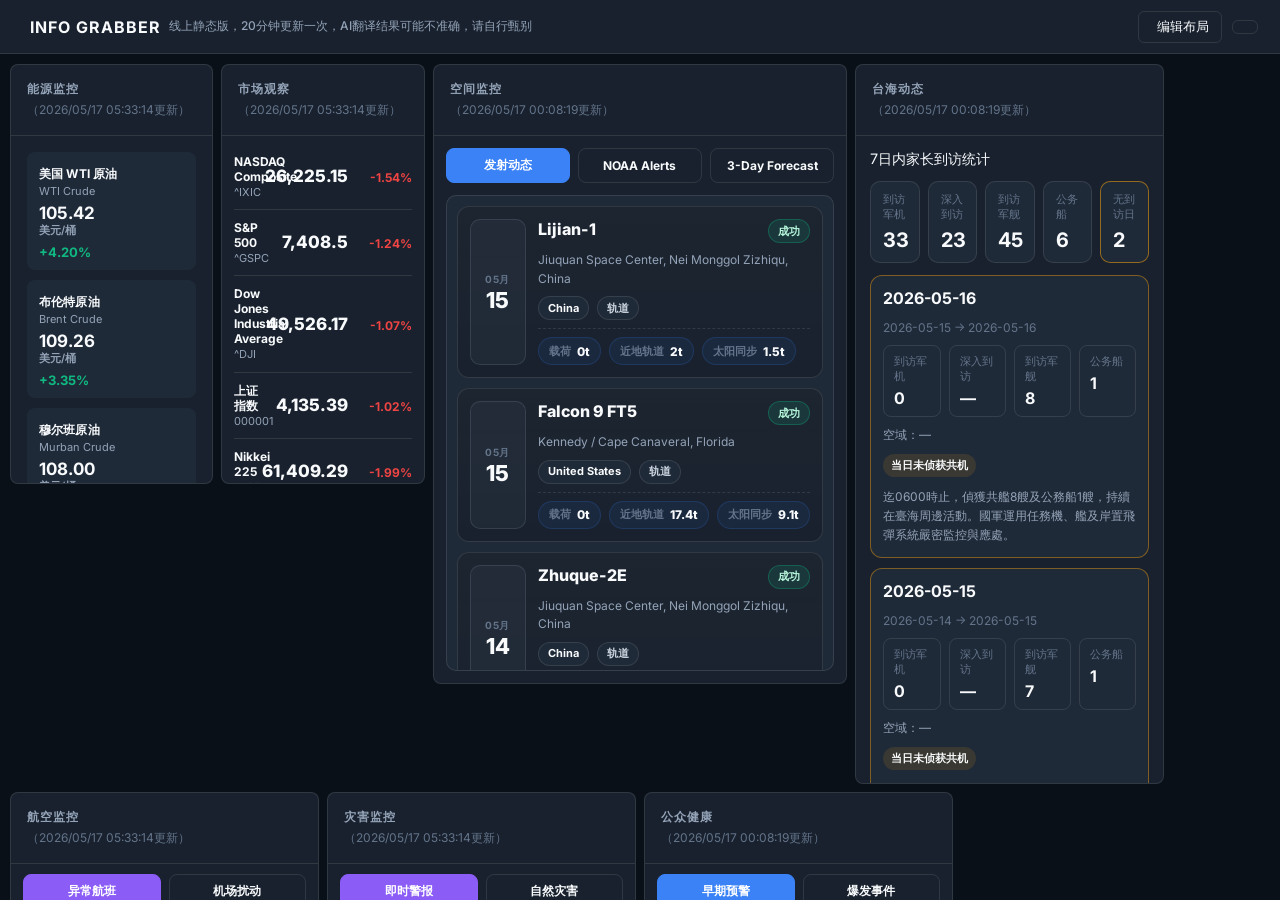
==== index.html @ bf620032 "Deploy dashboard snapshot (15m)" ====
<!DOCTYPE html>
<html lang="zh-CN">
<head>
    <meta charset="UTF-8">
    <meta name="viewport" content="width=device-width, initial-scale=1.0">
    <title>Info Grabber</title>
    <link rel="icon" href="data:image/svg+xml,<svg xmlns='http://www.w3.org/2000/svg' viewBox='0 0 100 100'><text y='.9em' font-size='90'>🌍</text></svg>">
    <link href="https://fonts.googleapis.com/css2?family=Inter:wght@300;400;500;600;700&display=swap" rel="stylesheet">
    <script src="https://unpkg.com/@phosphor-icons/web"></script>
    <link rel="stylesheet" href="./static/dashboard.css?v=43">
</head>
<body>
    <header class="top-nav">
        <div class="logo">
            <i class="ph-fill ph-globe-hemisphere-west"></i>
            <span>INFO GRABBER</span>
            <span class="logo-note">线上静态版，20分钟更新一次，AI翻译结果可能不准确，请自行甄别</span>
        </div>

        <div class="nav-right">
            <button id="layoutEditBtn" class="btn-refresh" type="button" title="编辑布局">
                <i class="ph ph-squares-four"></i>
                <span>编辑布局</span>
            </button>

            <button id="themeToggleBtn" class="btn-refresh" title="切换主题" type="button">
                <i class="ph ph-moon"></i>
            </button>

            <button id="mobileNavToggleBtn" class="btn-refresh mobile-menu-toggle" title="板块导航" type="button" aria-label="打开板块导航" aria-controls="mobileNavDrawer" aria-expanded="false">
                <i class="ph ph-list"></i>
            </button>
        </div>
    </header>

    <div class="layout-edit-banner" id="layoutEditBanner">
        <div class="layout-edit-banner-left">
            <div class="layout-edit-banner-title">正在编辑布局</div>
            <div class="layout-edit-banner-text">拖动模块标题可换位；右侧拖宽；底部拖高；可勾选显示板块。</div>
        </div>
        <div class="layout-edit-banner-actions">
            <button id="layoutPanelsBtn" class="btn-refresh" type="button">
                <i class="ph ph-sliders-horizontal"></i>
                <span>显示板块</span>
            </button>
            <button id="layoutResetBtn" class="btn-refresh" type="button">
                <i class="ph ph-arrow-counter-clockwise"></i>
                <span>重置布局</span>
            </button>
            <button id="layoutDoneBtn" class="btn-refresh" type="button">
                <i class="ph ph-check"></i>
                <span>完成</span>
            </button>
        </div>
    </div>

    <div class="layout-panel-picker" id="layoutPanelPicker">
        <div class="layout-panel-picker-card">
            <div class="layout-panel-picker-head">
                <div class="layout-panel-picker-title">显示板块</div>
                <button id="layoutPanelPickerCloseBtn" class="btn-refresh btn-refresh-small" type="button">
                    <i class="ph ph-x"></i>
                    <span>关闭</span>
                </button>
            </div>

            <div class="layout-panel-picker-desc">取消勾选即可隐藏板块；再次勾选会恢复显示。</div>
            <div class="layout-panel-list" id="layoutPanelList"></div>
        </div>
    </div>

    <div class="mobile-nav-overlay" id="mobileNavOverlay"></div>

    <aside class="mobile-nav-drawer" id="mobileNavDrawer" aria-hidden="true">
        <div class="mobile-nav-drawer-head">
            <div>
                <div class="mobile-nav-drawer-title">板块导航</div>
                <div class="mobile-nav-drawer-desc">选择一个板块查看</div>
            </div>
            <button id="mobileNavCloseBtn" class="btn-refresh btn-refresh-small" type="button" aria-label="关闭板块导航">
                <i class="ph ph-x"></i>
                <span>关闭</span>
            </button>
        </div>

        <div class="mobile-panel-menu" id="mobilePanelMenu"></div>
    </aside>

    <main class="dashboard-main">
        <div class="grid-stack" id="dashboardGrid">
            <div
                class="grid-stack-item"
                gs-id="energy"
                data-panel-title="能源监控"
                data-mobile-nav-title="能源"
                data-default-w="4"
                data-default-h="420"
                data-min-w="2"
                data-min-h="320"
                data-max-h="1000"
            >
                <div class="grid-stack-item-content">
                    <section class="grid-col col-energy">
                        <div class="section-header">
                            <div class="section-header-row">
                                <div class="section-header-text">
                                    <h3>能源监控</h3>
                                    <div class="section-updated" id="energyUpdatedAt">（加载中）</div>
                                </div>
                            </div>
                        </div>

                        <div class="market-blocks" id="energy-container">
                            <div class="loading-state">正在加载能源数据...</div>
                        </div>
                    </section>
                </div>
            </div>


            <div
                class="grid-stack-item"
                gs-id="market"
                data-panel-title="市场观察"
                data-mobile-nav-title="市场"
                data-default-w="4"
                data-default-h="420"
                data-min-w="3"
                data-min-h="320"
                data-max-h="1000"
            >
                <div class="grid-stack-item-content">
                    <section class="grid-col col-market">
                        <div class="section-header">
                            <div class="section-header-row">
                                <div class="section-header-text">
                                    <h3>市场观察</h3>
                                    <div class="section-updated" id="marketUpdatedAt">（加载中）</div>
                                </div>
                            </div>
                        </div>

                        <div class="market-snapshot-list" id="market-container">
                            <div class="loading-state">正在加载市场指数...</div>
                        </div>
                    </section>
                </div>
            </div>


            <div
                class="grid-stack-item"
                gs-id="space-weather"
                data-panel-title="空间监控"
                data-mobile-nav-title="空间"
                data-default-w="8"
                data-default-h="620"
                data-min-w="4"
                data-min-h="420"
                data-max-h="1400"
            >
                <div class="grid-stack-item-content">
                    <section class="grid-col col-space-weather">
                        <div class="section-header">
                            <div class="section-header-row">
                                <div class="section-header-text">
                                    <h3>空间监控</h3>
                                    <div class="section-updated" id="spaceWeatherUpdatedAt">（加载中）</div>
                                </div>
                            </div>
                        </div>

                        <div class="space-weather-wrap">
                            <div class="space-weather-tabs" id="spaceWeatherTabs">
                                <button class="space-weather-tab-btn active" type="button" data-space-weather-tab="launches">发射动态</button>
                                <button class="space-weather-tab-btn" type="button" data-space-weather-tab="alerts">NOAA Alerts</button>
                                <button class="space-weather-tab-btn" type="button" data-space-weather-tab="forecast">3-Day Forecast</button>
                            </div>

                            <div class="space-weather-tab-panel active" id="spaceLaunchesPanel" data-space-weather-panel="launches">
                                <div class="space-weather-launches" id="spaceLaunchesContainer">
                                    <div class="loading-state">正在加载发射动态...</div>
                                </div>
                            </div>

                            <div class="space-weather-tab-panel" id="spaceWeatherAlertsPanel" data-space-weather-panel="alerts">
                                <div class="space-weather-alerts" id="spaceWeatherAlertsContainer">
                                    <div class="loading-state">正在加载 NOAA Alerts...</div>
                                </div>
                            </div>

                            <div class="space-weather-tab-panel" id="spaceWeatherForecastPanel" data-space-weather-panel="forecast">
                                <div class="space-weather-forecast" id="spaceWeatherForecastContainer">
                                    <div class="loading-state">正在加载 NOAA 3-Day Forecast...</div>
                                </div>
                            </div>
                        </div>
                    </section>
                </div>
            </div>

            <div
                class="grid-stack-item"
                gs-id="mnd-pla"
                data-panel-title="台海动态"
                data-mobile-nav-title="台海"
                data-default-w="6"
                data-default-h="720"
                data-min-w="3"
                data-min-h="420"
                data-max-h="1400"
            >
                <div class="grid-stack-item-content">
                    <section class="grid-col col-mnd-pla">
                        <div class="section-header">
                            <div class="section-header-row">
                                <div class="section-header-text">
                                    <h3>台海动态</h3>
                                    <div class="section-updated" id="mndPlaUpdatedAt">（加载中）</div>
                                </div>
                            </div>
                        </div>

                        <div class="mnd-pla-panel" id="mndPlaContainer">
                            <div class="loading-state">正在加载台海动态...</div>
                        </div>
                    </section>
                </div>
            </div>

            <div
                class="grid-stack-item"
                gs-id="aviation"
                data-panel-title="航空监控"
                data-mobile-nav-title="航空"
                data-default-w="6"
                data-default-h="700"
                data-min-w="3"
                data-min-h="420"
                data-max-h="1400"
            >
                <div class="grid-stack-item-content">
                    <section class="grid-col col-aviation">
                        <div class="section-header">
                            <div class="section-header-row">
                                <div class="section-header-text">
                                    <h3>航空监控</h3>
                                    <div class="section-updated" id="aviationUpdatedAt">（加载中）</div>
                                </div>
                            </div>
                        </div>

                        <div class="aviation-tabs" id="aviationTabs">
                            <button class="aviation-tab-btn active" data-tab="alerts" type="button">异常航班</button>
                            <button class="aviation-tab-btn" data-tab="disruptions" type="button">机场扰动</button>
                        </div>

                        <div class="aviation-tab-panel active" id="aviationAlertsPanel">
                            <div class="aviation-list" id="aviation-alerts-container">
                                <div class="loading-state">正在加载异常航班...</div>
                            </div>
                        </div>

                        <div class="aviation-tab-panel" id="aviationDisruptionsPanel">
                            <div class="aviation-list" id="aviation-disruptions-container">
                                <div class="loading-state">正在加载机场扰动...</div>
                            </div>
                        </div>
                    </section>
                </div>
            </div>

            <div
                class="grid-stack-item"
                gs-id="disaster"
                data-panel-title="灾害监控"
                data-mobile-nav-title="灾害"
                data-default-w="6"
                data-default-h="700"
                data-min-w="4"
                data-min-h="420"
                data-max-h="1600"
            >
                <div class="grid-stack-item-content">
                    <section class="grid-col col-disaster">
                        <div class="section-header">
                            <div class="section-header-row">
                                <div class="section-header-text">
                                    <h3>灾害监控</h3>
                                    <div class="section-updated" id="disasterUpdatedAt">（加载中）</div>
                                </div>
                            </div>
                        </div>

                        <div class="disaster-tabs" id="disasterTabs">
                            <button class="disaster-tab-btn active" data-tab="instant" type="button">即时警报</button>
                            <button class="disaster-tab-btn" data-tab="ongoing" type="button">自然灾害</button>
                        </div>

                        <div class="disaster-tab-panel active" id="disasterInstantPanel">
                            <div class="disaster-list" id="disaster-instant-container">
                                <div class="loading-state">正在加载即时灾害警报...</div>
                            </div>
                        </div>

                        <div class="disaster-tab-panel" id="disasterOngoingPanel">
                            <div class="disaster-list">
                                <div class="empty-state">自然灾害模块稍后接入</div>
                            </div>
                        </div>
                    </section>
                </div>
            </div>


            <div
                class="grid-stack-item"
                gs-id="public-health"
                data-panel-title="公众健康"
                data-mobile-nav-title="健康"
                data-default-w="6"
                data-default-h="700"
                data-min-w="4"
                data-min-h="420"
                data-max-h="1600"
            >
                <div class="grid-stack-item-content">
                    <section class="grid-col col-public-health">
                        <div class="section-header">
                            <div class="section-header-row">
                                <div class="section-header-text">
                                    <h3>公众健康</h3>
                                    <div class="section-updated" id="publicHealthUpdatedAt">（加载中）</div>
                                </div>
                            </div>
                        </div>

                        <div class="public-health-tabs" id="publicHealthTabs">
                            <button class="public-health-tab-btn active" data-tab="early-warning" type="button">早期预警</button>
                            <button class="public-health-tab-btn" data-tab="outbreak-event" type="button">爆发事件</button>
                        </div>

                        <div class="public-health-tab-panel active" id="publicHealthEarlyPanel">
                            <div class="public-health-list" id="publicHealthEarlyContainer">
                                <div class="loading-state">正在加载早期预警...</div>
                            </div>
                        </div>

                        <div class="public-health-tab-panel" id="publicHealthOutbreakPanel">
                            <div class="public-health-list" id="publicHealthOutbreakContainer">
                                <div class="loading-state">正在加载爆发事件...</div>
                            </div>
                        </div>
                    </section>
                </div>
            </div>


            <div
                class="grid-stack-item mobile-active"
                gs-id="news-timeline"
                data-panel-title="新闻流"
                data-mobile-nav-title="新闻"
                data-default-w="8"
                data-default-h="760"
                data-min-w="4"
                data-min-h="420"
                data-max-h="1600"
            >
                <div class="grid-stack-item-content">
                    <section class="grid-col col-news-timeline">
                        <div class="section-header">
                            <div class="section-header-row">
                                <div class="section-header-text">
                                    <h3>新闻流</h3>
                                    <div class="section-updated" id="newsTimelineUpdatedAt">（加载中）</div>
                                </div>
                            </div>
                        </div>

                        
                        <div class="news-panel-tabs" id="newsPanelTabs">
                            <button class="news-panel-tab-btn active" type="button" data-news-panel-tab="timeline">新闻流</button>
                            <button class="news-panel-tab-btn" type="button" data-news-panel-tab="hotsearch">热搜观察</button>
                        </div>

                        <div class="news-panel active" id="newsTimelinePanel" data-news-panel="timeline">
                            <div class="news-timeline-list" id="newsTimelineContainer">
                                <div class="loading-state">正在加载新闻流...</div>
                            </div>
                        </div>

                        <div class="news-panel" id="newsHotsearchPanel" data-news-panel="hotsearch">
                            <div class="news-hotsearch-list" id="newsHotsearchContainer">
                                <div class="loading-state">正在加载热搜观察...</div>
                            </div>
                        </div>
                    </section>
                </div>
            </div>

            <div
                class="grid-stack-item"
                gs-id="f1"
                data-panel-title="F1 监控"
                data-mobile-nav-title="F1"
                data-default-w="4"
                data-default-h="700"
                data-min-w="3"
                data-min-h="420"
                data-max-h="1400"
            >
                <div class="grid-stack-item-content">
                    <section class="grid-col col-f1">
                        <div class="section-header">
                            <div class="section-header-row">
                                <div class="section-header-text">
                                    <h3>F1 监控</h3>
                                </div>
                            </div>
                        </div>
                    </section>
                </div>
            </div>

            <div
                class="grid-stack-item"
                gs-id="feed"
                data-panel-title="情报流"
                data-mobile-nav-title="情报"
                data-default-w="8"
                data-default-h="760"
                data-min-w="4"
                data-min-h="420"
                data-max-h="1600"
            >
                <div class="grid-stack-item-content">
                    <section class="grid-col col-feed">
                        <div class="section-header">
                            <div class="section-header-row">
                                <h3>情报流</h3>
                            </div>
                        </div>

                        <div class="feed-list" id="telegram-container">
                            <div class="loading-state">正在加载情报...</div>
                        </div>
                    </section>
                </div>
            </div>
        </div>
    </main>

    <div id="lightbox" class="lightbox">
        <img class="lightbox-content" id="lightbox-img" alt="Expanded media">
    </div>

    <script type="module" src="./static/app/main-pages.js?v=42"></script>
</body>
</html>
---- static/dashboard.css ----
@import url("./app/shared/tokens.css");
@import url("./app/shared/base.css");
@import url("./app/shared/button.css");
@import url("./app/modules/energy/styles.css");
@import url("./app/modules/market/styles.css");
@import url("./app/modules/aviation/styles.css");
@import url("./app/modules/disaster/styles.css");
@import url("./app/modules/public-health/styles.css");
@import url("./app/modules/space-weather/styles.css?v=43");
@import url("./app/modules/mnd-pla/styles.css");
@import url("./app/modules/f1/styles.css");
@import url("./app/modules/feed/styles.css");
@import url("./app/modules/news-timeline/styles.css");
@import url("./app/modules/lightbox/styles.css");
@import url("./app/modules/mobile/styles.css");


@media (min-width: 1100px) {
    html {
        font-size: 14.4px;
    }

    .top-nav {
        height: 54px;
        padding: 0 22px;
    }

    .dashboard-main {
        padding: 12px;
    }
}

.layout-edit-banner {
    display: none;
    align-items: center;
    justify-content: space-between;
    gap: 16px;
    padding: 12px 16px;
    background: var(--bg-card);
    border-bottom: 1px solid var(--border);
    flex-shrink: 0;
}

body.edit-layout-mode .layout-edit-banner {
    display: flex;
}

.layout-edit-banner-left {
    display: flex;
    flex-direction: column;
    gap: 2px;
}

.layout-edit-banner-title {
    font-size: 13px;
    font-weight: 700;
    color: var(--text-main);
}

.layout-edit-banner-text {
    font-size: 12px;
    color: var(--text-sec);
}

.layout-edit-banner-actions {
    display: flex;
    align-items: center;
    gap: 10px;
    flex-shrink: 0;
}

/* panel picker */

.layout-panel-picker {
    display: none;
    position: fixed;
    top: 108px;
    right: 16px;
    z-index: 1200;
    width: 320px;
    max-width: calc(100vw - 24px);
}

.layout-panel-picker.open {
    display: block;
}

.layout-panel-picker-card {
    background: var(--bg-card);
    border: 1px solid var(--border);
    border-radius: 12px;
    box-shadow: 0 18px 50px rgba(0, 0, 0, 0.28);
    padding: 14px;
}

.layout-panel-picker-head {
    display: flex;
    align-items: center;
    justify-content: space-between;
    gap: 12px;
}

.layout-panel-picker-title {
    font-size: 14px;
    font-weight: 700;
    color: var(--text-main);
}

.layout-panel-picker-desc {
    margin-top: 8px;
    font-size: 12px;
    color: var(--text-sec);
    line-height: 1.5;
}

.layout-panel-list {
    margin-top: 12px;
    display: flex;
    flex-direction: column;
    gap: 8px;
}

.layout-panel-option {
    display: flex;
    align-items: center;
    gap: 10px;
    padding: 10px 12px;
    border: 1px solid var(--border);
    border-radius: 10px;
    background: var(--bg-surface);
}

.layout-panel-option input[type="checkbox"] {
    width: 16px;
    height: 16px;
    accent-color: var(--accent-blue);
    flex-shrink: 0;
}

.layout-panel-option-text {
    display: flex;
    flex-direction: column;
    gap: 2px;
    min-width: 0;
}

.layout-panel-option-title {
    font-size: 13px;
    font-weight: 600;
    color: var(--text-main);
    line-height: 1.2;
}

.layout-panel-option-sub {
    font-size: 11px;
    color: var(--text-muted);
    line-height: 1.2;
}

.mobile-section-tabs {
    display: none;
}

.dashboard-main {
    flex: 1;
    min-height: 0;
    padding: 10px;
    overflow: auto;
}

/* ===== TRUE x/y board ===== */

.grid-stack {
    position: relative;
    min-height: 320px;
}

.grid-stack-item {
    position: absolute;
    min-width: 0;
    min-height: 0;
}

.grid-stack-item[hidden] {
    display: none !important;
}

.grid-stack-item-content {
    height: 100%;
    min-height: 0;
}

.grid-col {
    position: relative;
    background: var(--bg-card);
    border: 1px solid var(--border);
    border-radius: 8px;
    display: flex;
    flex-direction: column;
    overflow: hidden;
    min-height: 320px;
    height: 100%;
    transition: none !important;
}

body.edit-layout-mode .grid-col {
    box-shadow: 0 0 0 2px rgba(59, 130, 246, 0.20);
    border-color: rgba(59, 130, 246, 0.58);
}

.section-header {
    padding: 16px;
    border-bottom: 1px solid var(--border);
    flex-shrink: 0;
}

body.edit-layout-mode .section-header {
    cursor: grab;
}

body.layout-dragging .section-header {
    cursor: grabbing;
}

.section-header-row {
    display: flex;
    align-items: center;
    justify-content: space-between;
    gap: 12px;
}

.section-header-text {
    display: flex;
    flex-direction: column;
    gap: 4px;
}

.section-header h3 {
    font-size: 12px;
    color: var(--text-sec);
    letter-spacing: 1px;
    font-weight: 600;
}

.section-updated {
    font-size: 12px;
    color: var(--text-muted);
    white-space: nowrap;
}

.grid-stack-item.dragging {
    opacity: 0.78;
}

.panel-resize-x,
.panel-resize-y {
    position: absolute;
    display: none;
    user-select: none;
    z-index: 8;
}

body.edit-layout-mode .panel-resize-x,
body.edit-layout-mode .panel-resize-y {
    display: block;
}

.panel-resize-x {
    top: 0;
    right: 0;
    width: 12px;
    height: 100%;
    cursor: ew-resize;
}

.panel-resize-y {
    left: 0;
    bottom: 0;
    width: 100%;
    height: 12px;
    cursor: ns-resize;
}

.panel-resize-x::before,
.panel-resize-y::before {
    content: "";
    position: absolute;
    background: rgba(59, 130, 246, 0.55);
    border-radius: 999px;
}

.panel-resize-x::before {
    top: 50%;
    right: 2px;
    transform: translateY(-50%);
    width: 4px;
    height: 52px;
}

.panel-resize-y::before {
    left: 50%;
    bottom: 2px;
    transform: translateX(-50%);
    width: 52px;
    height: 4px;
}

@media (max-width: 960px) {
    .layout-edit-banner {
        flex-direction: column;
        align-items: stretch;
    }

    .layout-edit-banner-actions {
        flex-wrap: wrap;
    }

    .layout-panel-picker {
        top: auto;
        right: 12px;
        left: 12px;
        bottom: 12px;
        width: auto;
        max-width: none;
    }
}

@media (max-width: 768px) {
    .dashboard-main {
        padding: 0;
        overflow: hidden;
    }

    .grid-stack {
        min-height: 0;
        height: 100%;
    }

    .grid-stack-item {
        position: static !important;
        width: 100% !important;
        height: 100% !important;
        left: auto !important;
        top: auto !important;
        display: none;
    }

    .grid-stack-item.mobile-active {
        display: block;
    }

    .grid-stack-item-content,
    .grid-col {
        height: 100%;
        min-height: 0;
        border-radius: 0;
        border-left: 0;
        border-right: 0;
        border-bottom: 0;
    }

    .mobile-section-tabs {
        display: flex;
        align-items: center;
        gap: 8px;
        padding: 10px;
        border-bottom: 1px solid var(--border);
        background: var(--bg-card);
        overflow-x: auto;
        flex-shrink: 0;
    }
}


/* ==== Pages static dashboard overrides ==== */
.pages-static-note {
  font-size: 12px;
  color: var(--text-muted);
  white-space: nowrap;
}

@media (max-width: 960px) {
  .pages-static-note {
    display: none;
  }
}
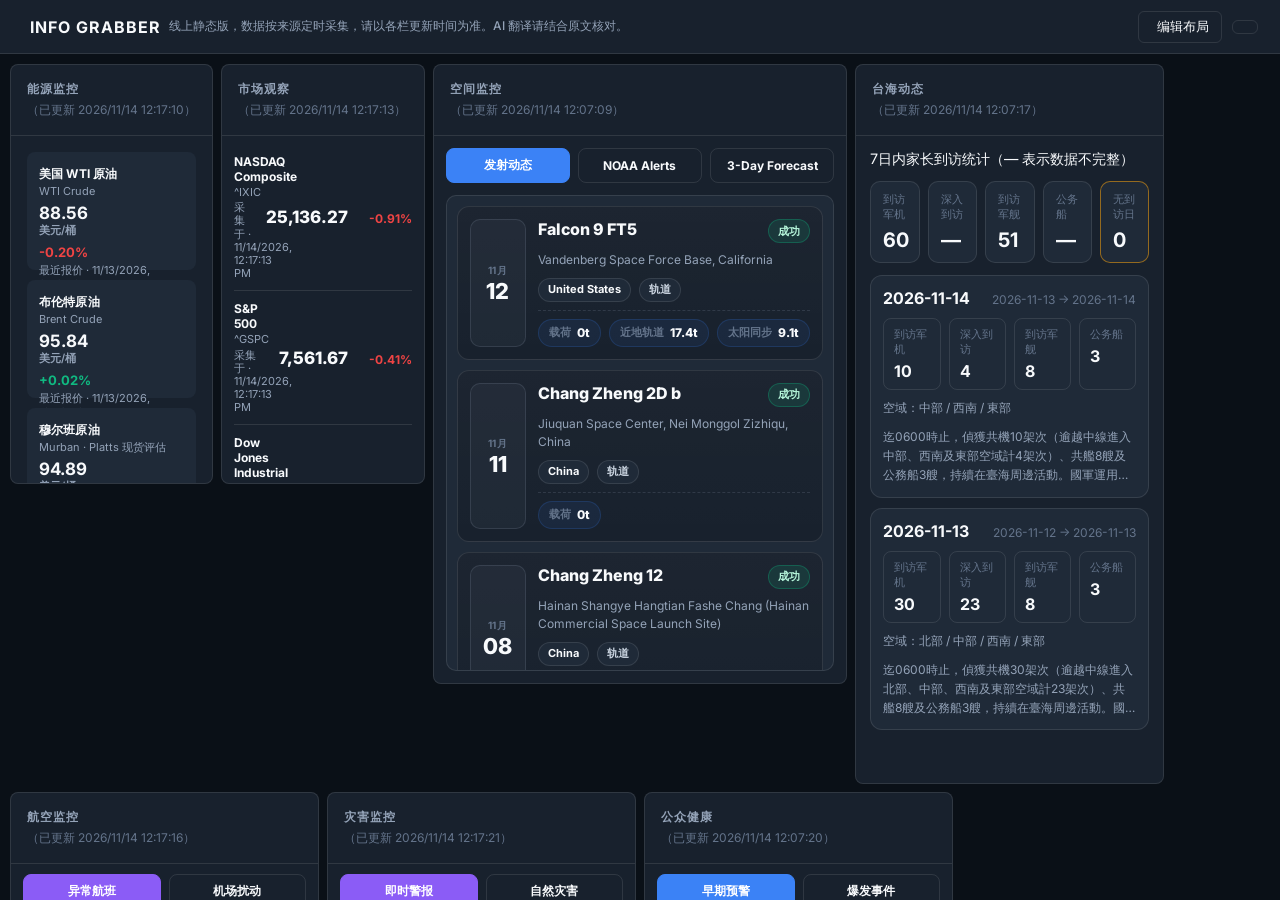
==== commit 0c925a36: "Deploy dashboard snapshot (15m)" ====
--- a/index.html
+++ b/index.html
@@ -14,7 +14,7 @@
         <div class="logo">
             <i class="ph-fill ph-globe-hemisphere-west"></i>
             <span>INFO GRABBER</span>
-            <span class="logo-note">线上静态版，20分钟更新一次，AI翻译结果可能不准确，请自行甄别</span>
+            <span class="logo-note">线上静态版，数据按来源定时采集，请以各栏更新时间为准。AI 翻译请结合原文核对。</span>
         </div>
 
         <div class="nav-right">
@@ -439,6 +439,7 @@
                         <div class="section-header">
                             <div class="section-header-row">
                                 <h3>情报流</h3>
+                                <div class="section-updated" id="telegramUpdatedAt">（加载中）</div>
                             </div>
                         </div>
 
@@ -455,6 +456,6 @@
         <img class="lightbox-content" id="lightbox-img" alt="Expanded media">
     </div>
 
-    <script type="module" src="./static/app/main-pages.js?v=42"></script>
+    <script type="module" src="./static/app/main-pages.js?v=47"></script>
 </body>
 </html>
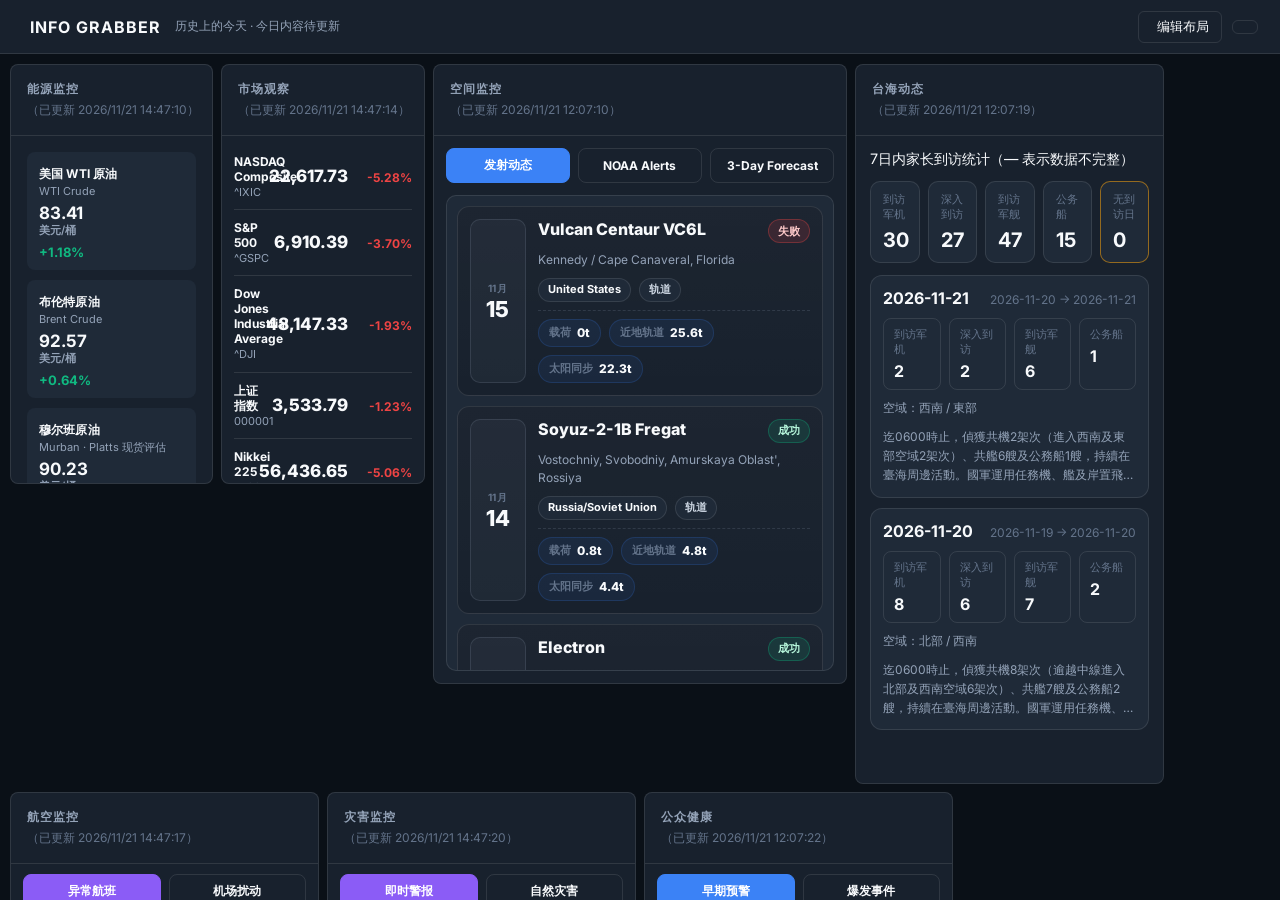
==== commit 30374421: "Deploy dashboard snapshot (15m)" ====
--- a/index.html
+++ b/index.html
@@ -7,14 +7,17 @@
     <link rel="icon" href="data:image/svg+xml,<svg xmlns='http://www.w3.org/2000/svg' viewBox='0 0 100 100'><text y='.9em' font-size='90'>🌍</text></svg>">
     <link href="https://fonts.googleapis.com/css2?family=Inter:wght@300;400;500;600;700&display=swap" rel="stylesheet">
     <script src="https://unpkg.com/@phosphor-icons/web"></script>
-    <link rel="stylesheet" href="./static/dashboard.css?v=43">
+    <link rel="stylesheet" href="./static/dashboard.css?v=55">
 </head>
 <body>
     <header class="top-nav">
         <div class="logo">
             <i class="ph-fill ph-globe-hemisphere-west"></i>
             <span>INFO GRABBER</span>
-            <span class="logo-note">线上静态版，数据按来源定时采集，请以各栏更新时间为准。AI 翻译请结合原文核对。</span>
+        </div>
+
+        <div id="historyToday" class="history-today" hidden>
+            <span id="historyTodayText">历史上的今天</span>
         </div>
 
         <div class="nav-right">
@@ -456,6 +459,6 @@
         <img class="lightbox-content" id="lightbox-img" alt="Expanded media">
     </div>
 
-    <script type="module" src="./static/app/main-pages.js?v=47"></script>
+    <script type="module" src="./static/app/main-pages.js?v=55"></script>
 </body>
 </html>
--- a/static/dashboard.css
+++ b/static/dashboard.css
@@ -13,6 +13,7 @@
 @import url("./app/modules/news-timeline/styles.css");
 @import url("./app/modules/lightbox/styles.css");
 @import url("./app/modules/mobile/styles.css");
+@import url("./app/modules/history/styles.css?v=55");
 
 
 @media (min-width: 1100px) {
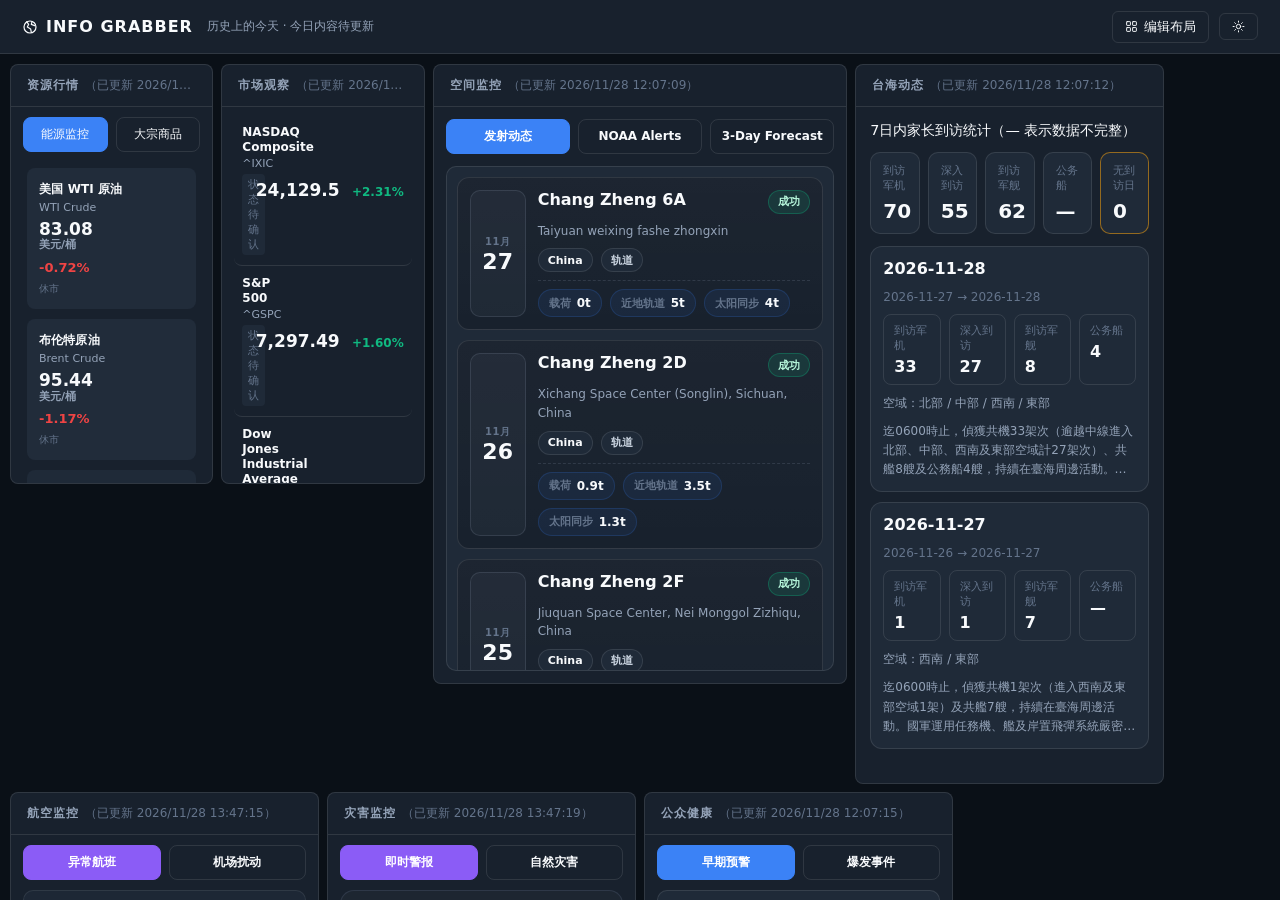
==== commit a07dadb5: "Deploy dashboard snapshot (15m)" ====
--- a/index.html
+++ b/index.html
@@ -5,9 +5,7 @@
     <meta name="viewport" content="width=device-width, initial-scale=1.0">
     <title>Info Grabber</title>
     <link rel="icon" href="data:image/svg+xml,<svg xmlns='http://www.w3.org/2000/svg' viewBox='0 0 100 100'><text y='.9em' font-size='90'>🌍</text></svg>">
-    <link href="https://fonts.googleapis.com/css2?family=Inter:wght@300;400;500;600;700&display=swap" rel="stylesheet">
-    <script src="https://unpkg.com/@phosphor-icons/web"></script>
-    <link rel="stylesheet" href="./static/dashboard.css?v=55">
+    <link rel="stylesheet" href="./static/dashboard.css?v=63">
 </head>
 <body>
     <header class="top-nav">
@@ -94,8 +92,8 @@
             <div
                 class="grid-stack-item"
                 gs-id="energy"
-                data-panel-title="能源监控"
-                data-mobile-nav-title="能源"
+                data-panel-title="资源行情"
+                data-mobile-nav-title="资源"
                 data-default-w="4"
                 data-default-h="420"
                 data-min-w="2"
@@ -107,12 +105,16 @@
                         <div class="section-header">
                             <div class="section-header-row">
                                 <div class="section-header-text">
-                                    <h3>能源监控</h3>
+                                    <h3 id="energyPanelTitle">资源行情</h3>
                                     <div class="section-updated" id="energyUpdatedAt">（加载中）</div>
                                 </div>
                             </div>
                         </div>
 
+                        <div class="energy-tabs" id="energyTabs" role="tablist" aria-label="行情类别">
+                            <button type="button" class="active" role="tab" aria-selected="true" data-energy-tab="energy">能源监控</button>
+                            <button type="button" role="tab" aria-selected="false" data-energy-tab="commodities">大宗商品</button>
+                        </div>
                         <div class="market-blocks" id="energy-container">
                             <div class="loading-state">正在加载能源数据...</div>
                         </div>
@@ -459,6 +461,6 @@
         <img class="lightbox-content" id="lightbox-img" alt="Expanded media">
     </div>
 
-    <script type="module" src="./static/app/main-pages.js?v=55"></script>
+    <script type="module" src="./static/app/main-pages.js?v=66"></script>
 </body>
 </html>
--- a/static/dashboard.css
+++ b/static/dashboard.css
@@ -1,19 +1,20 @@
 @import url("./app/shared/tokens.css");
-@import url("./app/shared/base.css");
+@import url("./app/shared/base.css?v=63");
 @import url("./app/shared/button.css");
-@import url("./app/modules/energy/styles.css");
-@import url("./app/modules/market/styles.css");
+@import url("./app/shared/icons.css?v=63");
+@import url("./app/modules/energy/styles.css?v=62");
+@import url("./app/modules/market/styles.css?v=61");
 @import url("./app/modules/aviation/styles.css");
 @import url("./app/modules/disaster/styles.css");
 @import url("./app/modules/public-health/styles.css");
 @import url("./app/modules/space-weather/styles.css?v=43");
 @import url("./app/modules/mnd-pla/styles.css");
-@import url("./app/modules/f1/styles.css");
+@import url("./app/modules/f1/styles.css?v=61");
 @import url("./app/modules/feed/styles.css");
 @import url("./app/modules/news-timeline/styles.css");
 @import url("./app/modules/lightbox/styles.css");
 @import url("./app/modules/mobile/styles.css");
-@import url("./app/modules/history/styles.css?v=55");
+@import url("./app/modules/history/styles.css?v=59");
 
 
 @media (min-width: 1100px) {
@@ -210,7 +211,7 @@
 }
 
 .section-header {
-    padding: 16px;
+    padding: 12px 16px;
     border-bottom: 1px solid var(--border);
     flex-shrink: 0;
 }
@@ -226,17 +227,23 @@
 .section-header-row {
     display: flex;
     align-items: center;
-    justify-content: space-between;
-    gap: 12px;
+    justify-content: flex-start;
+    gap: 6px;
+    min-width: 0;
 }
 
 .section-header-text {
     display: flex;
-    flex-direction: column;
-    gap: 4px;
+    flex-direction: row;
+    align-items: center;
+    gap: 6px;
+    min-width: 0;
 }
 
 .section-header h3 {
+    flex-shrink: 0;
+    white-space: nowrap;
+    line-height: 1.4;
     font-size: 12px;
     color: var(--text-sec);
     letter-spacing: 1px;
@@ -244,6 +251,10 @@
 }
 
 .section-updated {
+    min-width: 0;
+    overflow: hidden;
+    text-overflow: ellipsis;
+    line-height: 1.4;
     font-size: 12px;
     color: var(--text-muted);
     white-space: nowrap;
